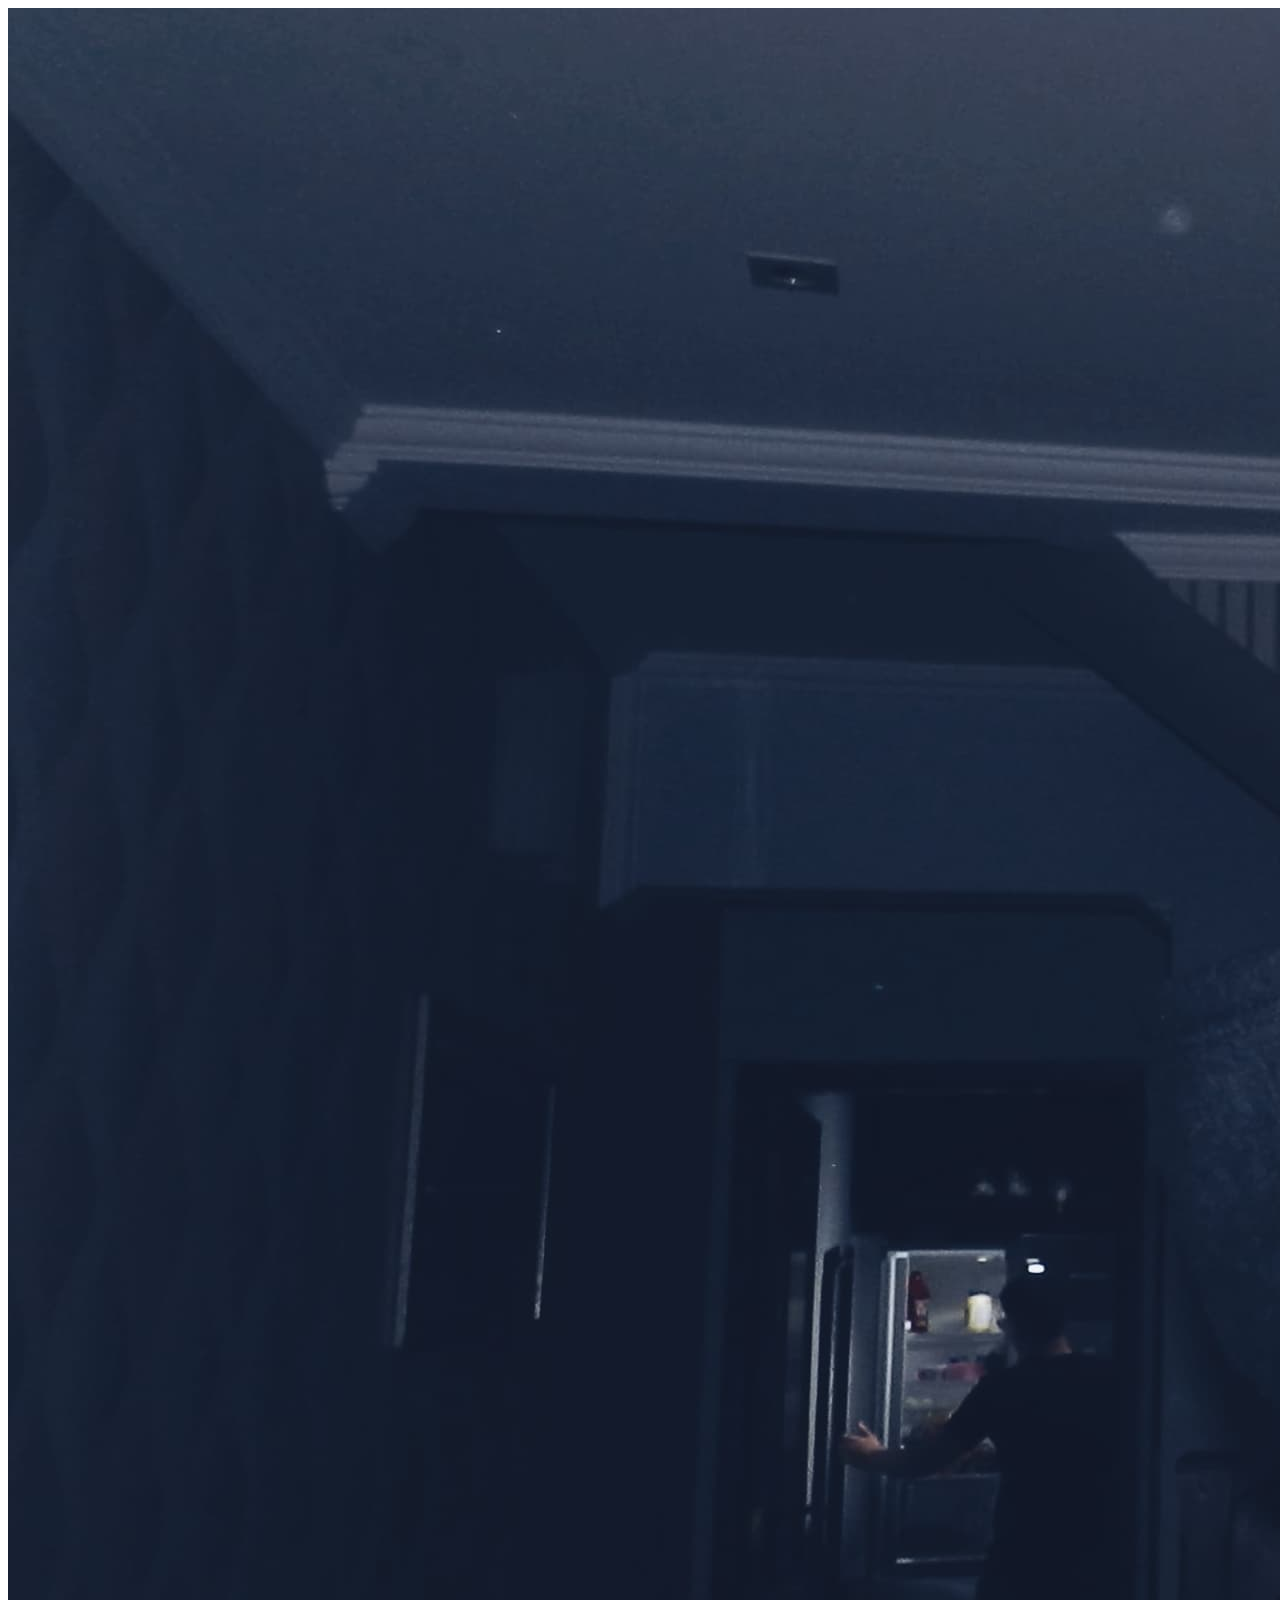
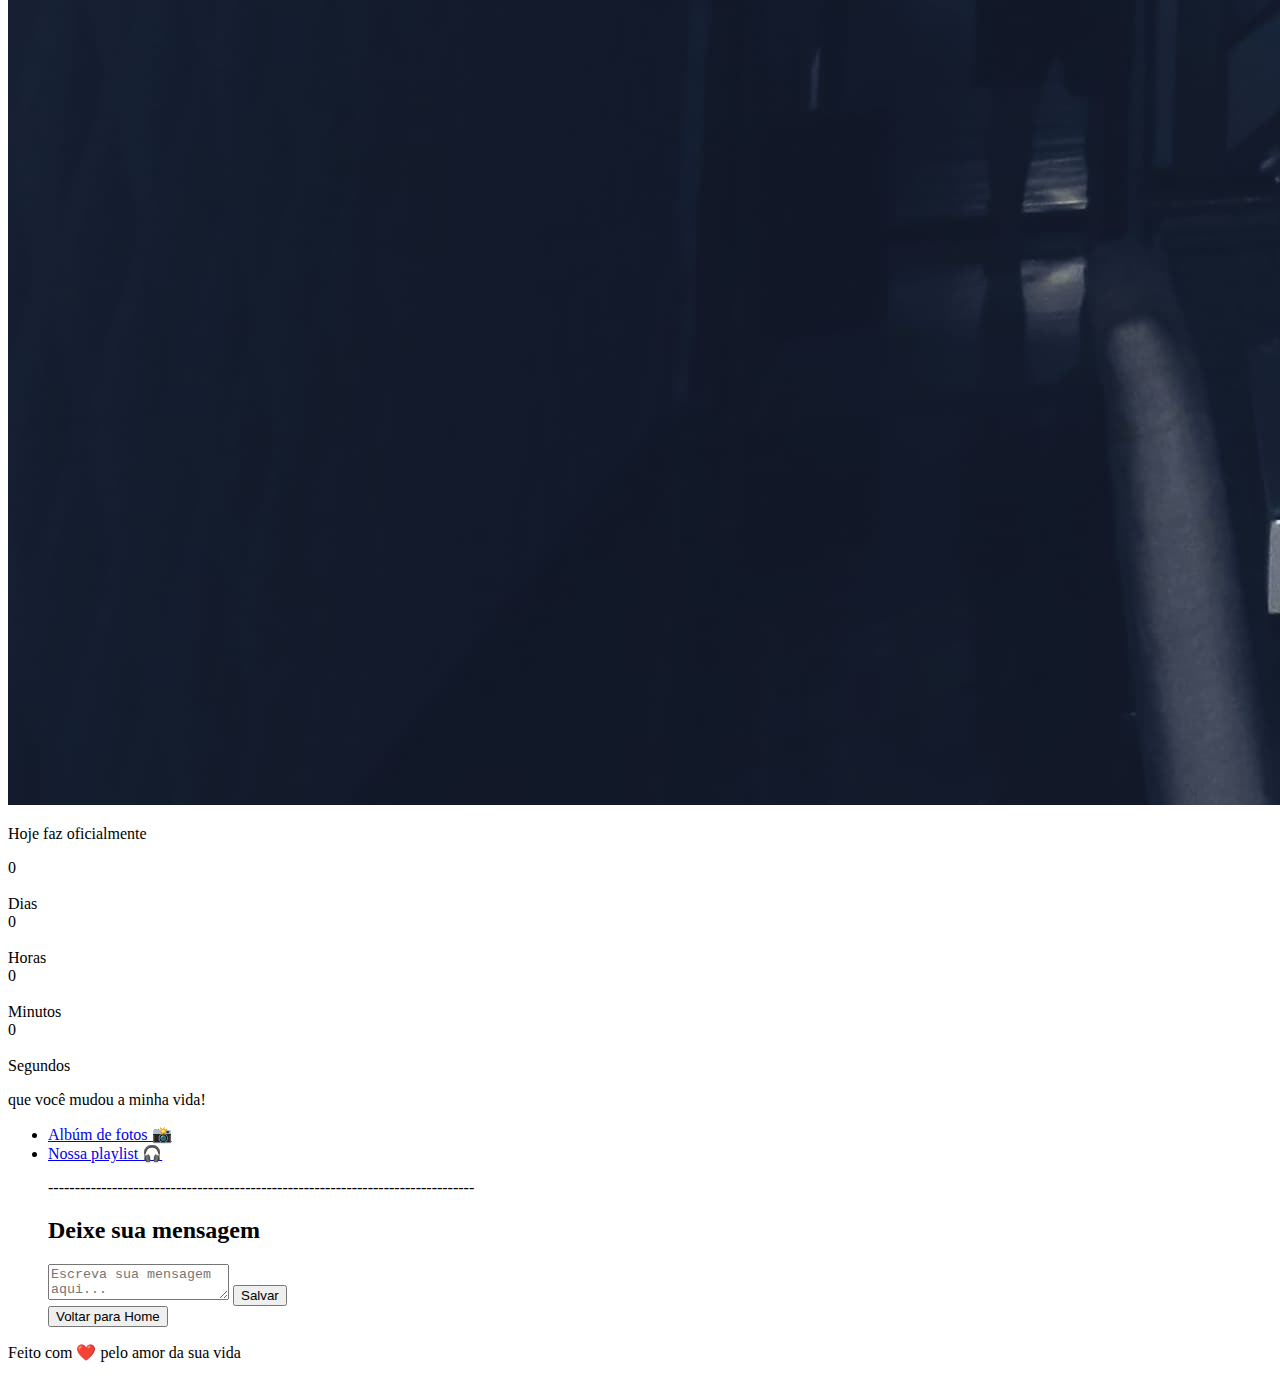
==== cronometro/cronometro.html @ 12a9e07f "teste 2" ====
<!DOCTYPE html>
<html lang="pt-br">
  <head>
    <meta charset="UTF-8" />
    <meta name="viewport" content="width=device-width, initial-scale=1.0" />
    <title>Cronômetro</title>
    <link rel="stylesheet" href="style.css" />

    <link rel="preconnect" href="https://fonts.googleapis.com" />
    <link rel="preconnect" href="https://fonts.gstatic.com" crossorigin />
    <link
      href="https://fonts.googleapis.com/css2?family=Bebas+Neue&family=DM+Serif+Text:ital@0;1&display=swap"
      rel="stylesheet"
    />
  </head>

  <script>
    function voltarParaHome() {
      window.location.href = "/home/index.html" // Rota relativa para a página inicial
    }
  </script>

<img class="Foto" src="/foto_fundo.jpg" alt=".">

  <body>
    <div class="fundocronometro">
      <div><p class="titulo">Hoje faz oficialmente</p></div>

      <main id="timer-container">
        <div class="time-block">
          <div class="numeros"><span class="time-value days">0</span></div>
          <br />
          <span class="time-label">Dias</span>
        </div>

        <div class="time-block">
          <div class="numeros"><span class="time-value hours">0</span></div>
          <br />
          <span class="time-label">Horas</span>
        </div>

        <div class="time-block">
          <div class="numeros"><span class="time-value minutes">0</span></div>
          <br />
          <span class="time-label">Minutos</span>
        </div>

        <div class="time-block">
          <div class="numeros"><span class="time-value seconds">0</span></div>
          <br />
          <span class="time-label">Segundos</span>
        </div>
      </main>

      <div><p class="titulo_dois">que você mudou a minha vida!</p></div>
    </div>

    <ul class="botoes">
      <li>
        <a href="#">Albúm de fotos 📸</a>
      </li>

      <li>
        <a href="#">Nossa playlist 🎧</a>
      </li>

  
      <div class="tracado">
        <p>--------------------------------------------------------------------------------</p>
      </div>

    
      <div class="container">
        <h2>Deixe sua mensagem</h2>
        <textarea id="mensagem" placeholder="Escreva sua mensagem aqui..."></textarea>
        <button class="botao" onclick="salvarMensagem()">Salvar</button>
    </div>
    
    <script src="script.js"></script>
    
    
      <button onclick="voltarParaHome()" class="botoes">
        Voltar para Home
      </button>
    </ul>


    <script src="script.js"></script>
  </body>





  <footer>
    <p>Feito com ❤️ pelo amor da sua vida</p>
  </footer>
</html>
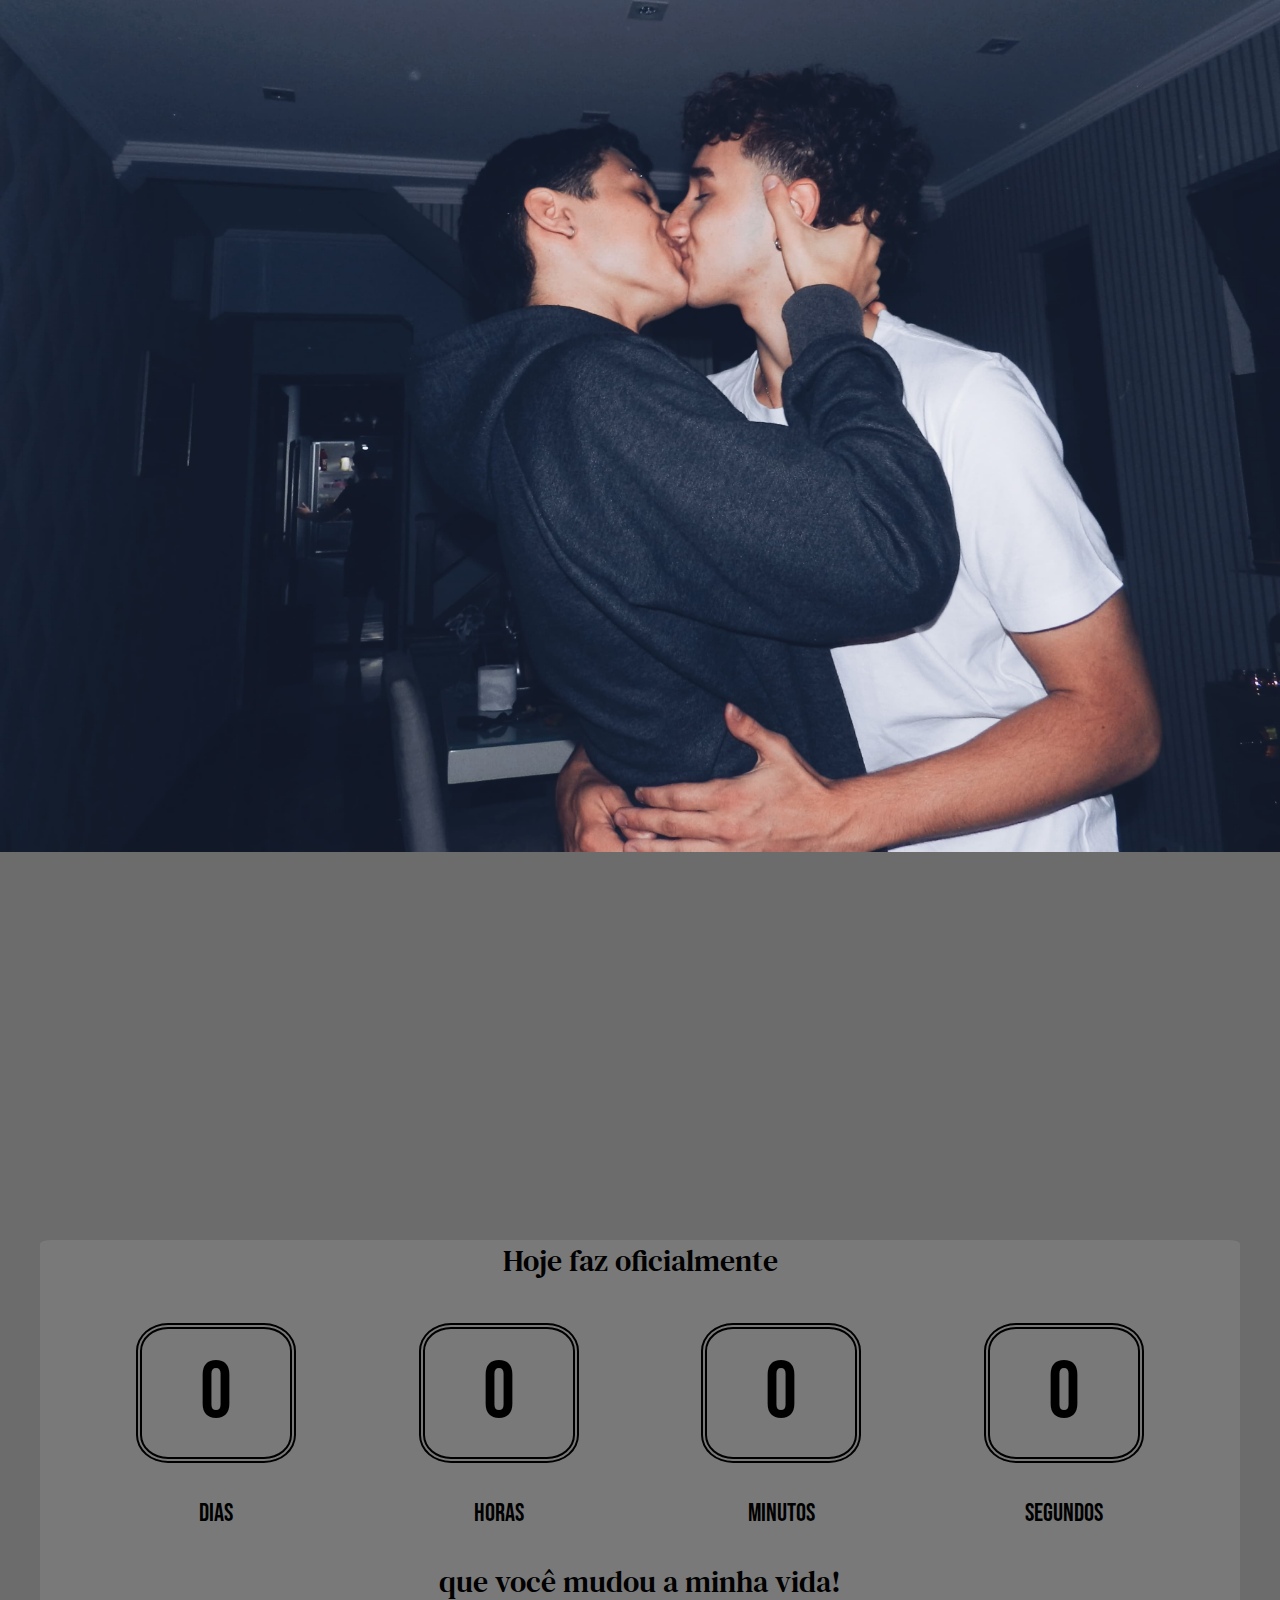
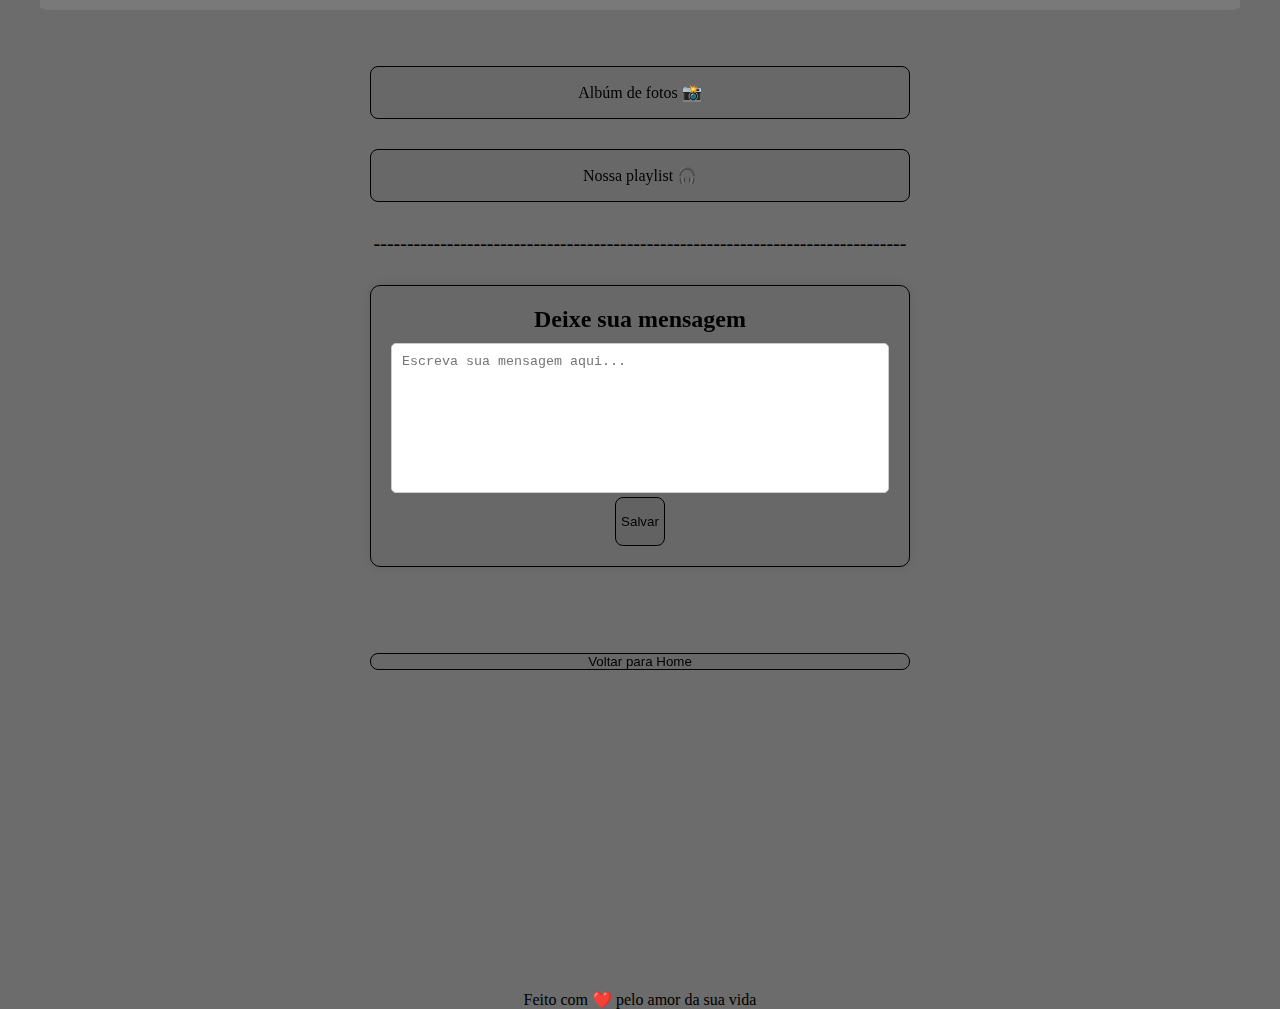
==== commit d38b3bb6: "teste 2" ====
--- a/cronometro/cronometro.html
+++ b/cronometro/cronometro.html
@@ -4,7 +4,7 @@
     <meta charset="UTF-8" />
     <meta name="viewport" content="width=device-width, initial-scale=1.0" />
     <title>Cronômetro</title>
-    <link rel="stylesheet" href="style.css" />
+    <link rel="stylesheet" href="Style.css" />
 
     <link rel="preconnect" href="https://fonts.googleapis.com" />
     <link rel="preconnect" href="https://fonts.gstatic.com" crossorigin />
--- a/cronometro/Style.css
+++ b/cronometro/Style.css
@@ -0,0 +1,286 @@
+* {
+  padding: 0;
+  margin: 0;
+  box-sizing: border-box;
+}
+
+
+body {
+  background-color: rgba(74, 74, 74, 0.812);
+
+}
+
+.Foto {
+align-items: start;
+max-width: 1380px;
+} 
+
+.fundocronometro {
+  background-color: rgba(255, 255, 255, 0.09);
+  max-width: 1200px; /* Limitar a largura do conteúdo */
+  margin: 0 auto; /* Centraliza o conteúdo */
+  border-radius: 1%;
+}
+
+.titulo,
+.titulo_dois {
+  font-size: 30px;
+  text-align: center;
+  margin-top: 24rem;
+
+  font-family: "DM Serif Text", serif;
+  font-weight: 400;
+  font-style: normal;
+}
+
+.titulo_dois {
+  padding-bottom: 0.5rem;
+  margin-top: 1rem;
+  margin-bottom: 3rem;
+}
+
+main {
+  display: flex;
+  flex-wrap: wrap;
+  justify-content: space-evenly;
+  align-items: center;
+  text-align: center;
+  padding-top: 1rem;
+  padding-bottom: 6px;
+
+  font-family: "Bebas Neue", serif;
+  font-weight: 400;
+  font-style: normal;
+}
+
+.time-block {
+  min-width: 150px;
+  margin: 10px;
+}
+
+.time-value {
+  display: flex;
+  font-size: 80px;
+  gap: 3rem;
+  justify-content: center;
+  align-items: center;
+}
+
+.numeros {
+  display: flex;
+  border: 6px black solid;
+  border-radius: 20%;
+  border-style: double;
+  padding: 1rem;
+  min-width: 10rem;
+  justify-content: center;
+  margin: 1rem;
+}
+
+.time-label {
+  font-size: 25px;
+}
+
+ul {
+  list-style: none;
+
+  display: flex;
+  flex-direction: column;
+  gap: 30px;
+
+  padding: 24px 0;
+}
+
+.botoes {
+  width: 100%;
+  max-width: 588px;
+  margin: 56px auto 0px;
+  padding: 0 24px;
+}
+
+ul li a {
+  display: flex;
+  align-items: center;
+  justify-content: center;
+
+  padding: 16px 24px;
+
+  background: rgb(01, 01, 01, 0.03);
+  border: 1px solid black;
+  border-radius: 8px;
+
+  backdrop-filter: blur(4px);
+  -webkit-backdrop-filter: blur(4px);
+
+  text-decoration: none;
+  font-weight: 500;
+  color: black;
+
+  transition: background 0.2s;
+}
+
+button {
+  display: flex;
+  align-items: center;
+  justify-content: center;
+
+  padding: 16px 24px;
+
+  background: rgb(01, 01, 01, 0.03);
+  border: 1px solid black;
+  border-radius: 8px;
+
+  backdrop-filter: blur(4px);
+  -webkit-backdrop-filter: blur(4px);
+
+  text-decoration: none;
+  font-weight: 500;
+  color: black;
+
+  transition: background 0.2s;
+
+  width: 100%;
+  max-width: 20px;
+  margin: 0px auto 0px;
+
+  list-style: none;
+
+  flex-direction: column;
+}
+
+ul li a:hover {
+  background: rgb(01, 01, 01, 0.8);
+  border: 1px solid var(--text-color);
+
+  color: white;
+}
+
+button:hover {
+  background: rgb(01, 01, 01, 0.8);
+  border: 1px solid var(--text-color);
+
+  color: white;
+}
+
+
+.container {
+  background: rgb(01, 01, 01, 0.03);
+  border: 1px solid black;
+  border-radius: 8px;
+
+  backdrop-filter: blur(4px);
+  -webkit-backdrop-filter: blur(4px);  padding: 20px;
+  border-radius: 10px;
+  box-shadow: 0px 0px 10px rgba(0, 0, 0, 0.1);
+  width: 100%;
+  text-align: center;
+}
+
+.container h2 {
+  margin-bottom: 10px;
+}
+
+textarea {
+  width: 100%;
+  height: 150px;
+  padding: 10px;
+  color:rgba(255, 255, 255, 0.2);
+  border: 1px solid #ccc;
+  border-radius: 5px;
+  resize: none;
+  color: black; /* Adiciona a cor preta ao texto */
+}
+
+
+.tracado{
+  text-align: center;
+  font-size: 20px;
+}
+
+
+footer {
+  display: block;
+  text-align: center;
+  padding-top: 20rem;
+}
+
+/* Média Queries para Responsividade */
+
+/* Telas pequenas (celulares) */
+@media only screen and (max-width: 768px) {
+  .Foto {
+    background-image: url("/foto_fundo_dois.jpg");
+    background-size: cover; /* Garante que a imagem cubra toda a tela */
+    background-position: center;
+    background-repeat: no-repeat;
+    margin: 0;
+    padding: 0;
+    background-attachment: fixed; /* Torna a imagem fixa ao rolar a página */
+  }
+
+  .titulo {
+    font-size: 24px;
+    margin-top: 14rem;
+  }
+
+  .titulo_dois {
+    font-size: 20px;
+    margin-top: 1rem;
+  }
+
+  main {
+    flex-direction: column;
+    align-items: center;
+    justify-content: center;
+    padding-top: 2rem;
+    font-size: 18px;
+  }
+
+  .tracado {
+    font-size: 60px;
+  }
+  
+  .time-block {
+    display: inline;
+  }
+
+  .time-value {
+    font-size: 60px;
+  }
+
+  .time-label {
+    font-size: 20px;
+  }
+
+  footer {
+    padding-top: 5rem;
+    font-size: 18px;
+  }
+}
+
+
+/* Telas médias (tablets) */
+@media only screen and (max-width: 1024px) {
+  body {
+    background-image: url("foto_fundo_dois.jpg");
+    background-size: cover;
+    background-position: center;
+    background-repeat: no-repeat;
+    margin: 0;
+    padding: 0;
+  }
+
+  .titulo {
+    font-size: 28px;
+    margin-top: 18rem;
+  }
+
+  .titulo_dois {
+    font-size: 24px;
+  }
+
+  .time-value {
+    font-size: 70px;
+  }
+}
+
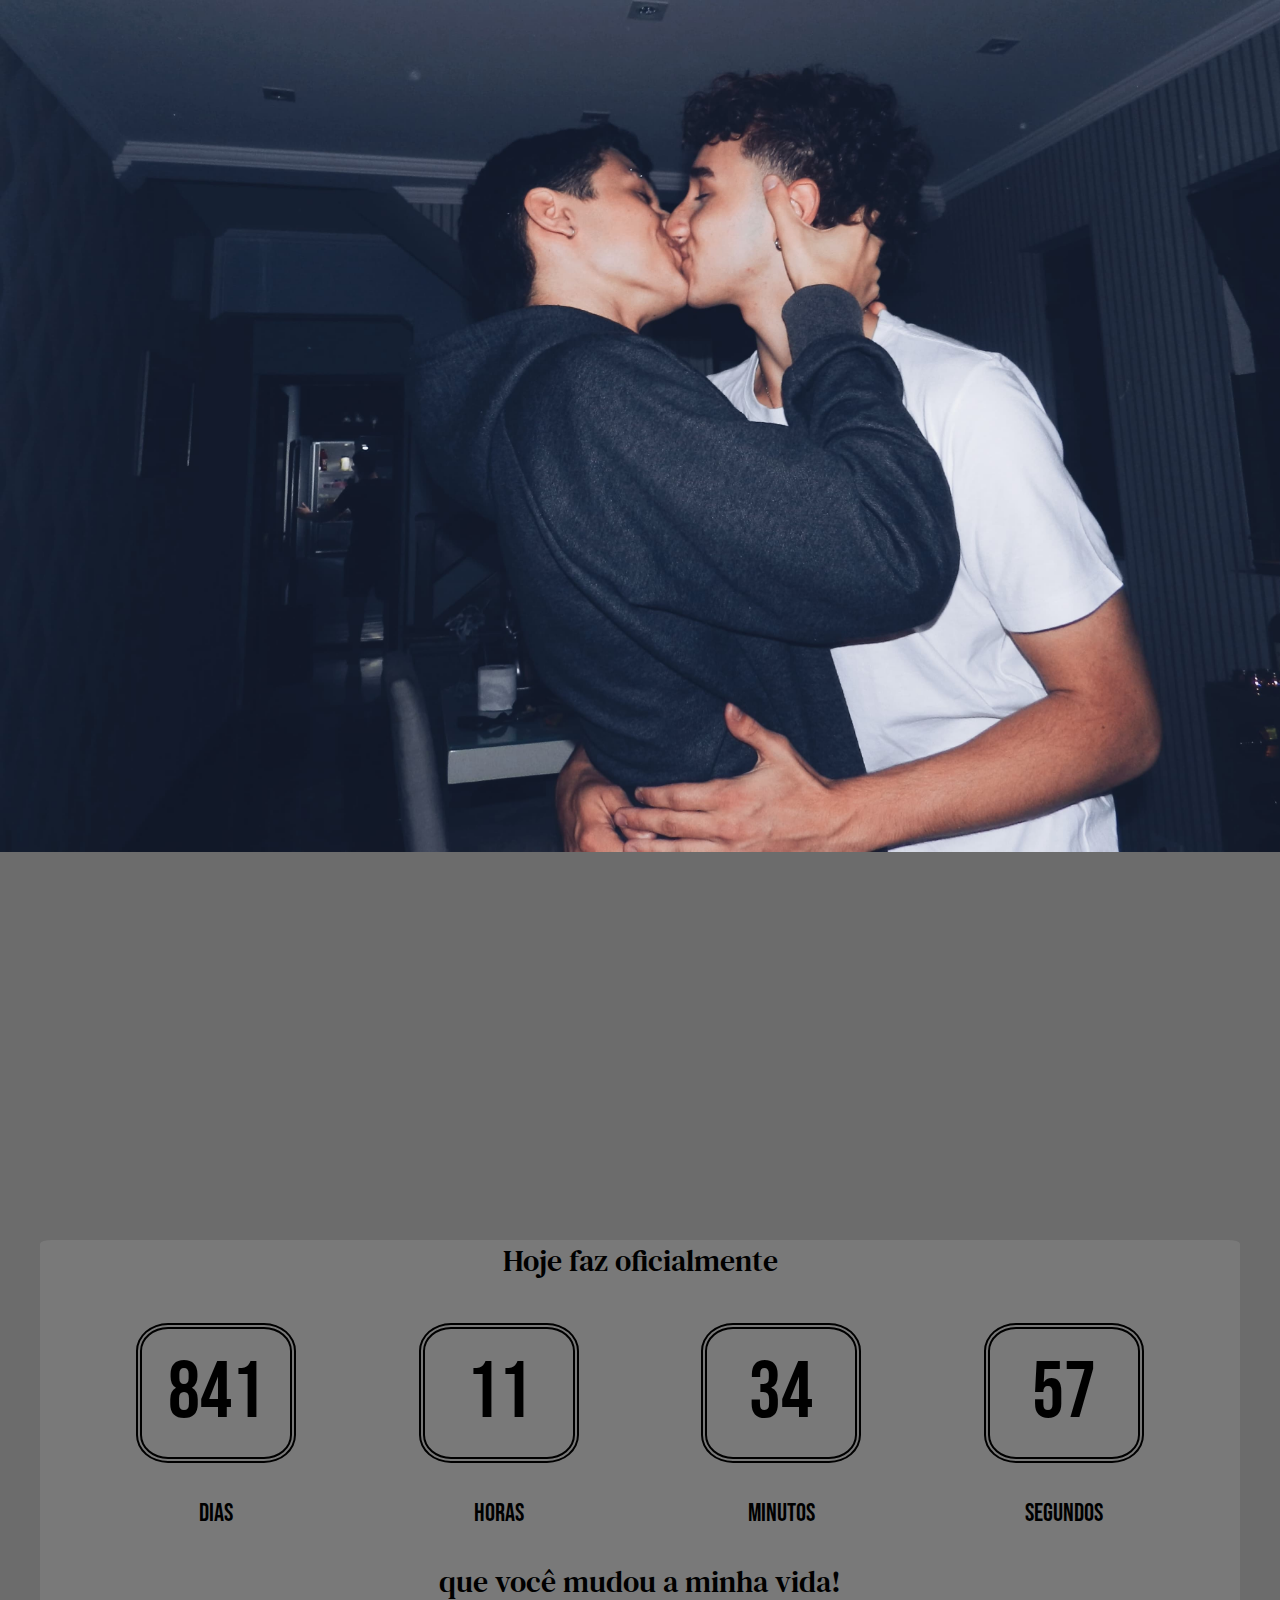
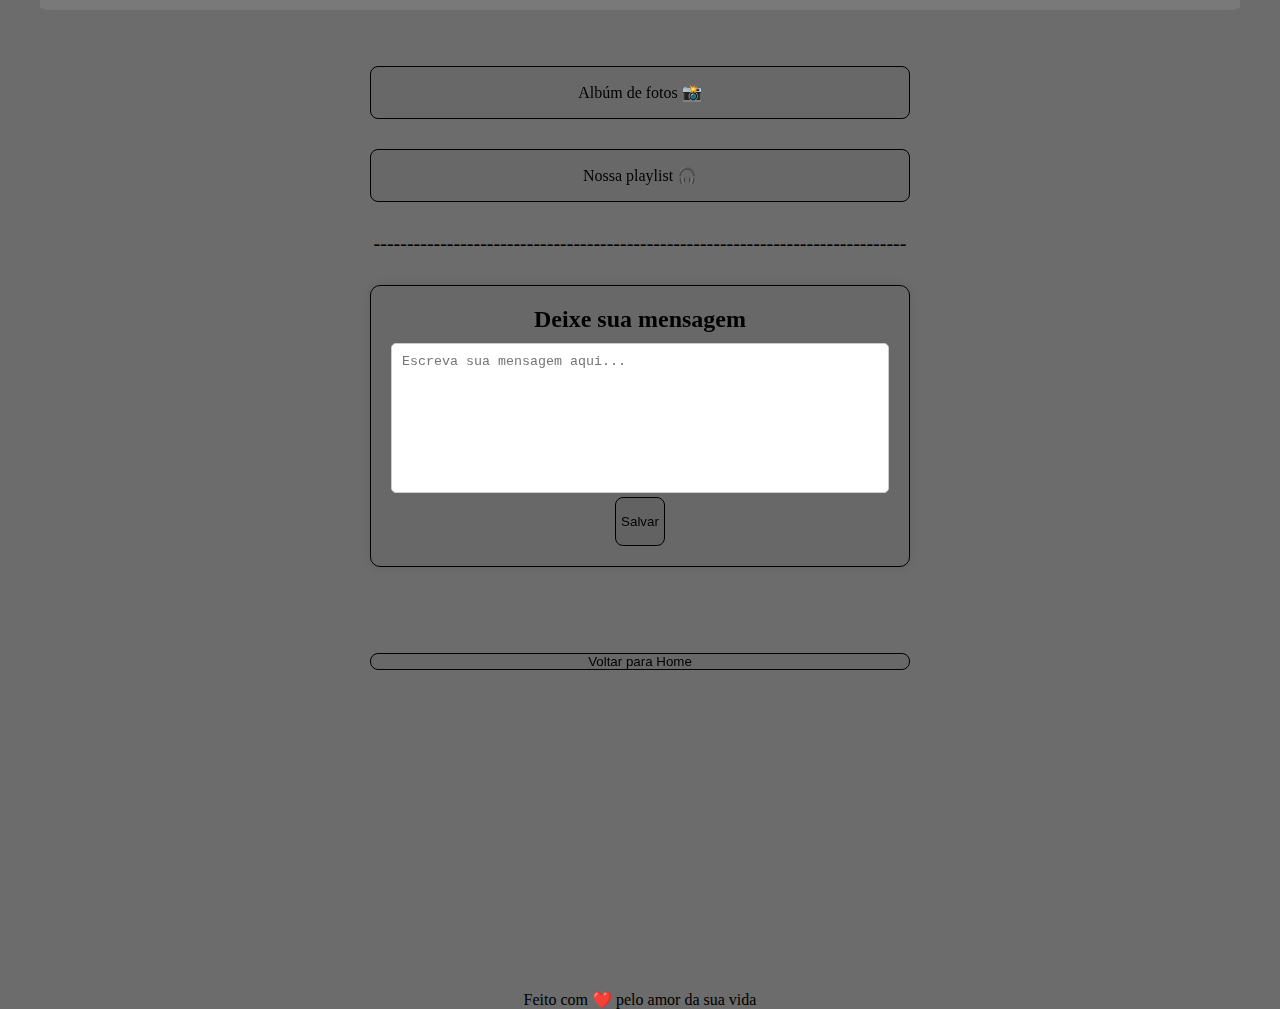
==== commit 94a7223e: "teste 2" ====
--- a/cronometro/cronometro.html
+++ b/cronometro/cronometro.html
@@ -76,7 +76,7 @@
         <button class="botao" onclick="salvarMensagem()">Salvar</button>
     </div>
     
-    <script src="script.js"></script>
+    <script src="Script.js"></script>
     
     
       <button onclick="voltarParaHome()" class="botoes">
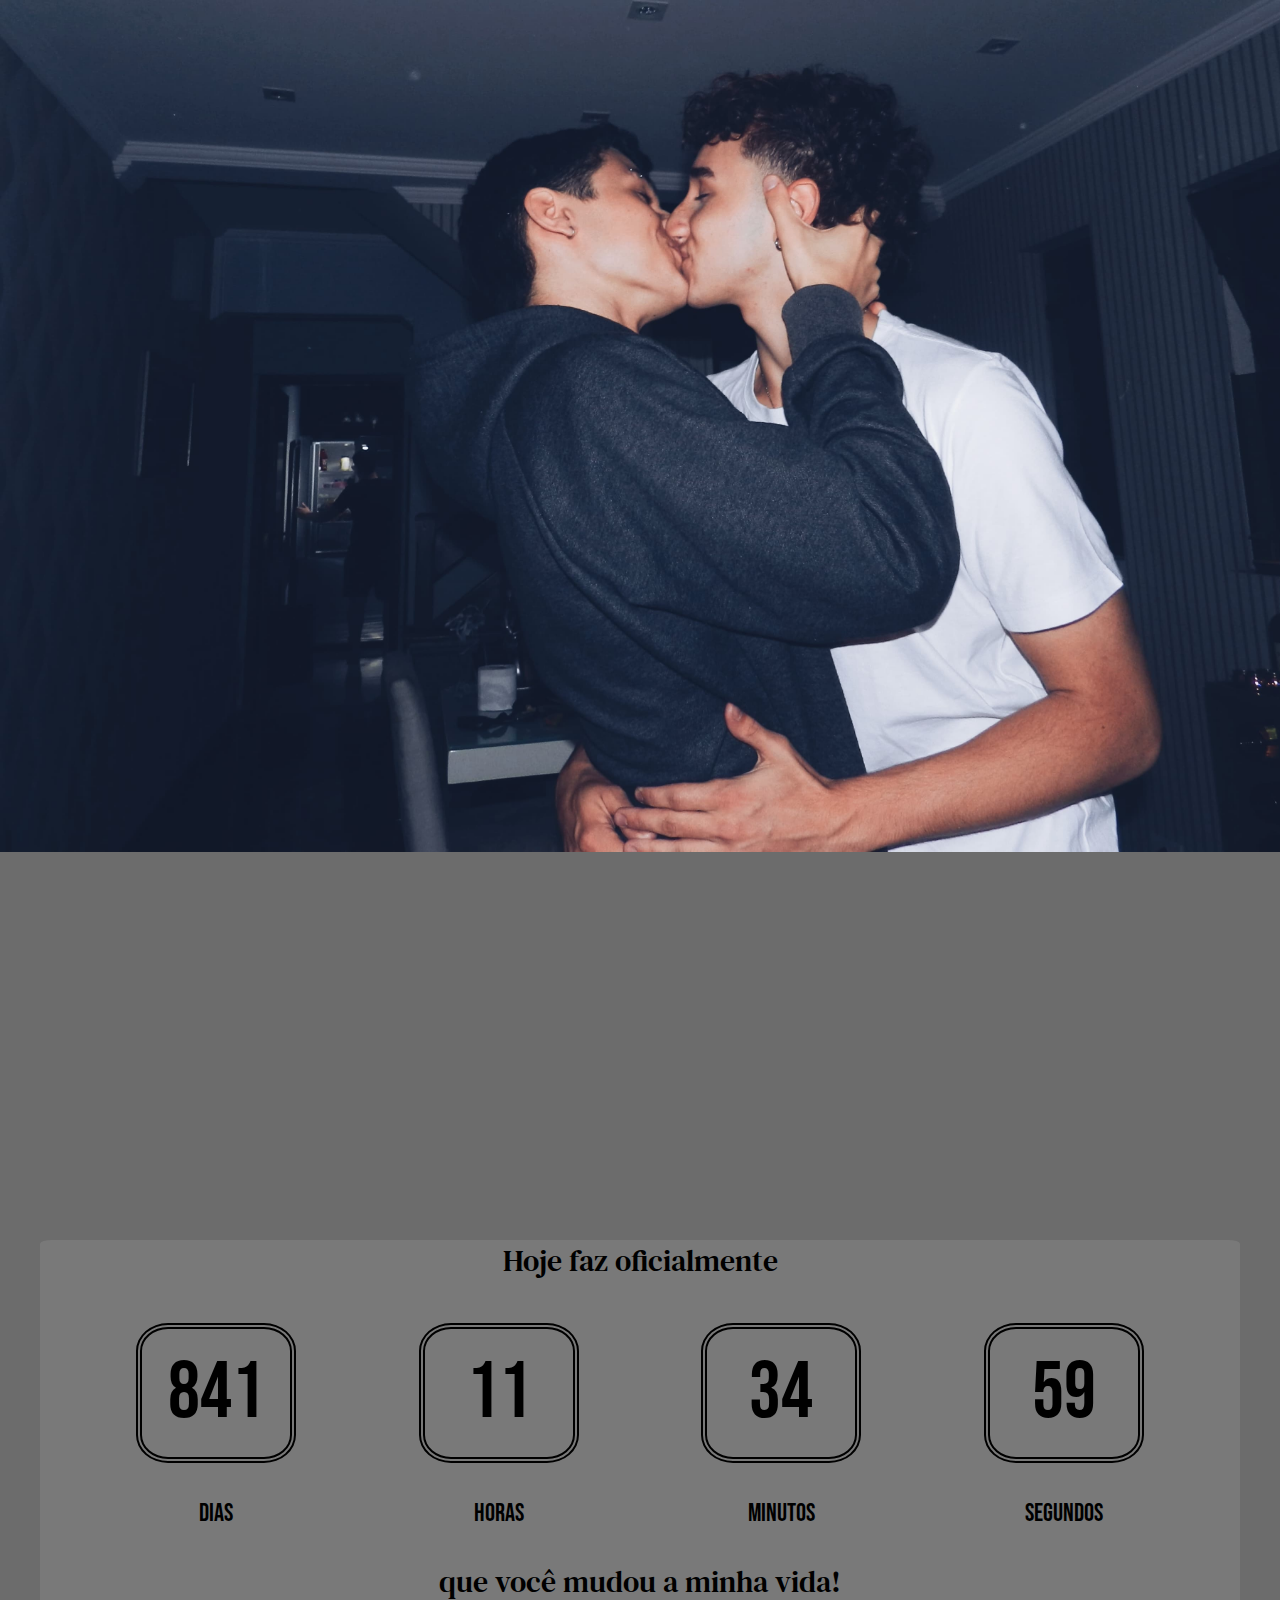
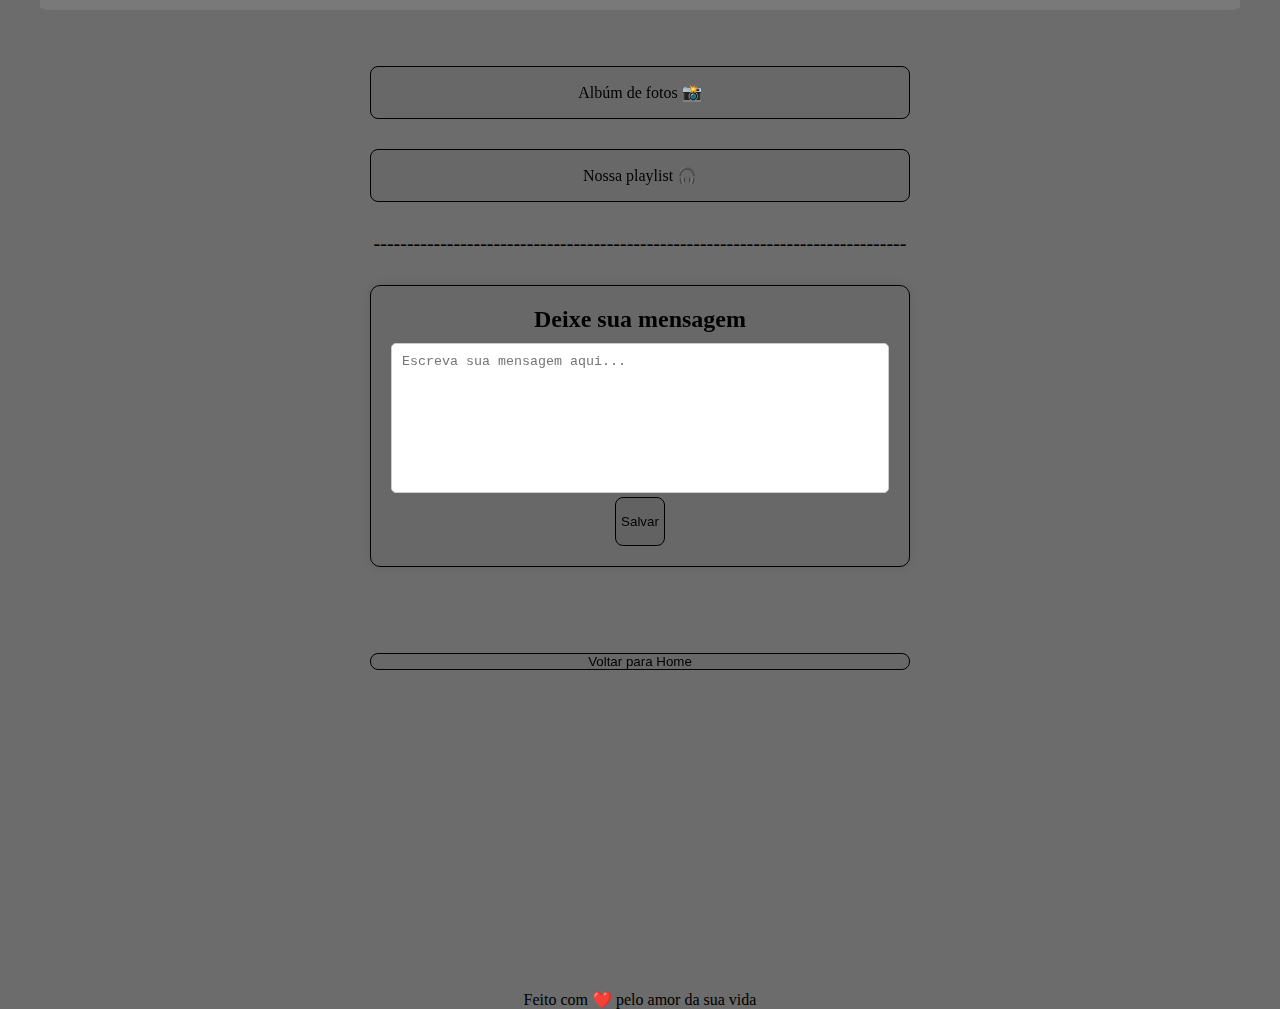
==== commit 16db1c38: "teste 2" ====
--- a/cronometro/cronometro.html
+++ b/cronometro/cronometro.html
@@ -61,7 +61,7 @@
       </li>
 
       <li>
-        <a href="#">Nossa playlist 🎧</a>
+        <a href="https://open.spotify.com/playlist/4JRIsqeU8B1xodbjyojgOK?si=JE-QwnCwS9iSLnit-EoLHw">Nossa playlist 🎧</a>
       </li>
 
   
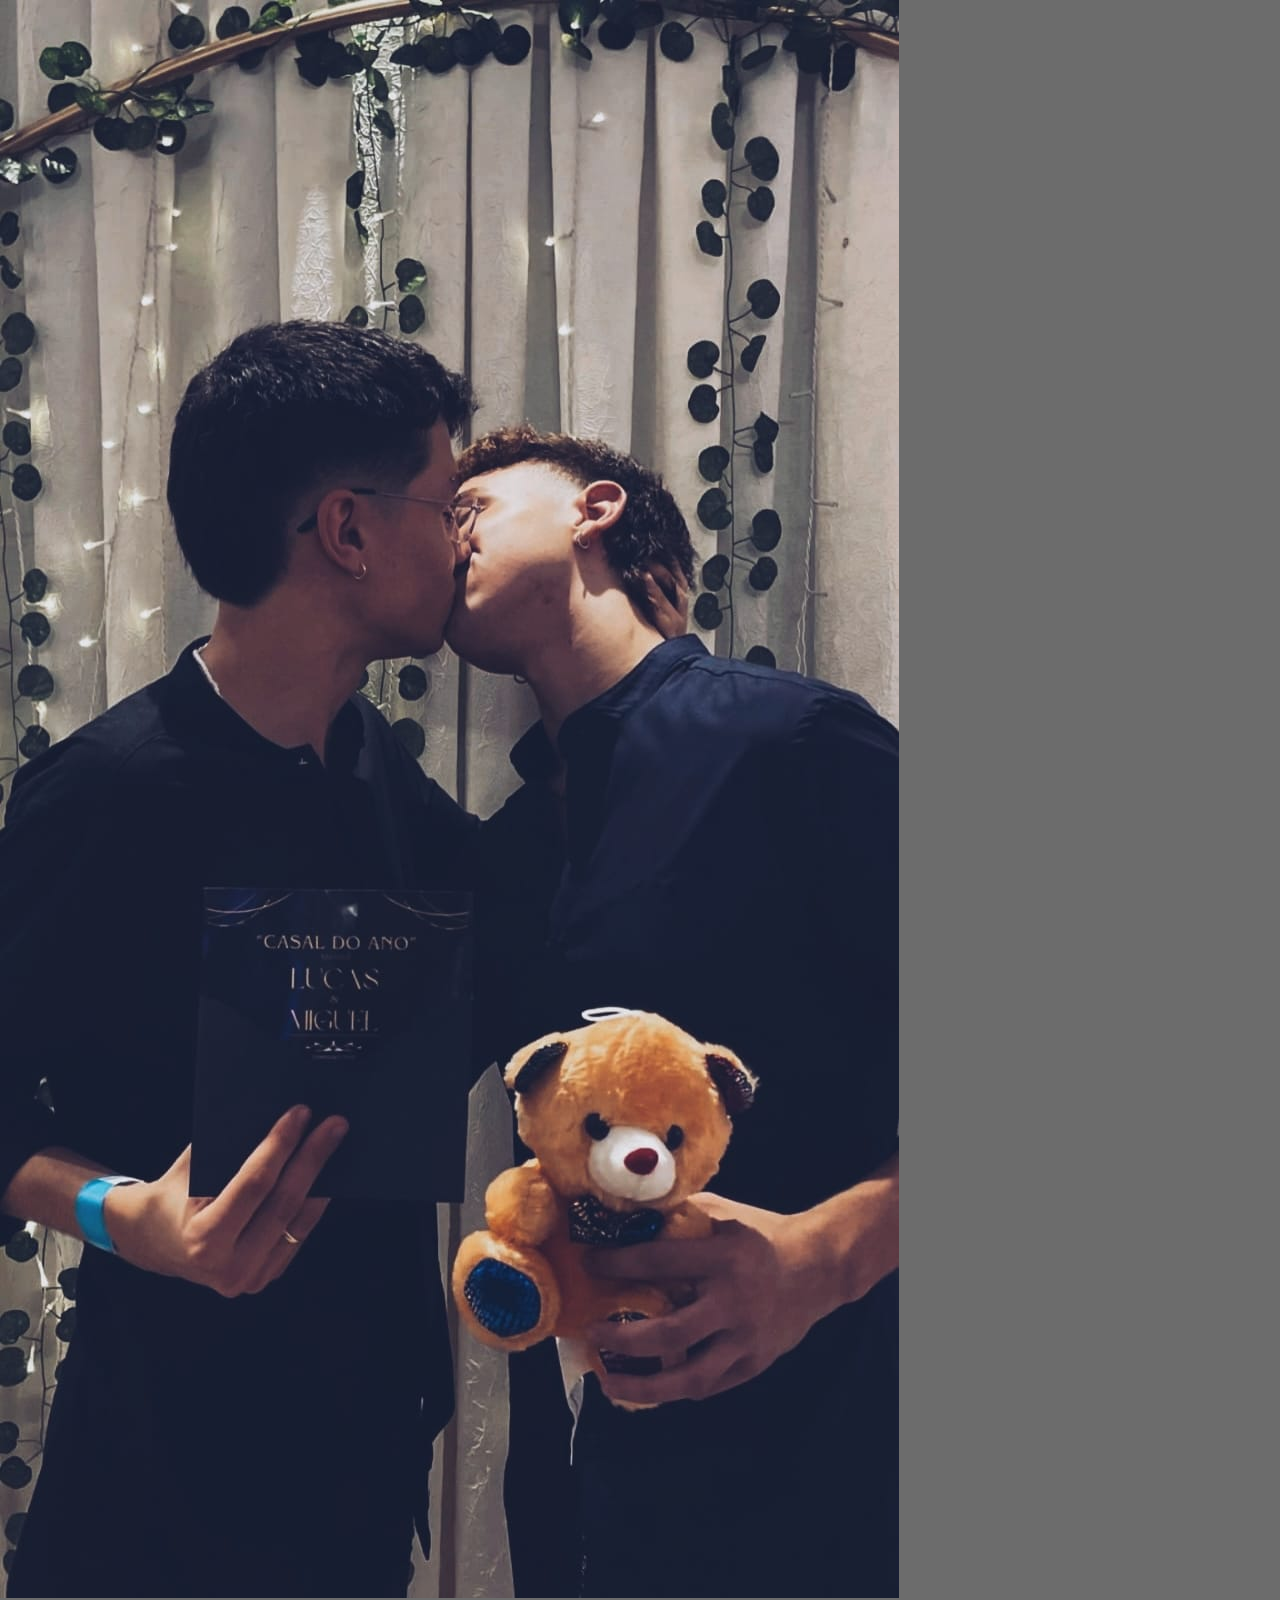
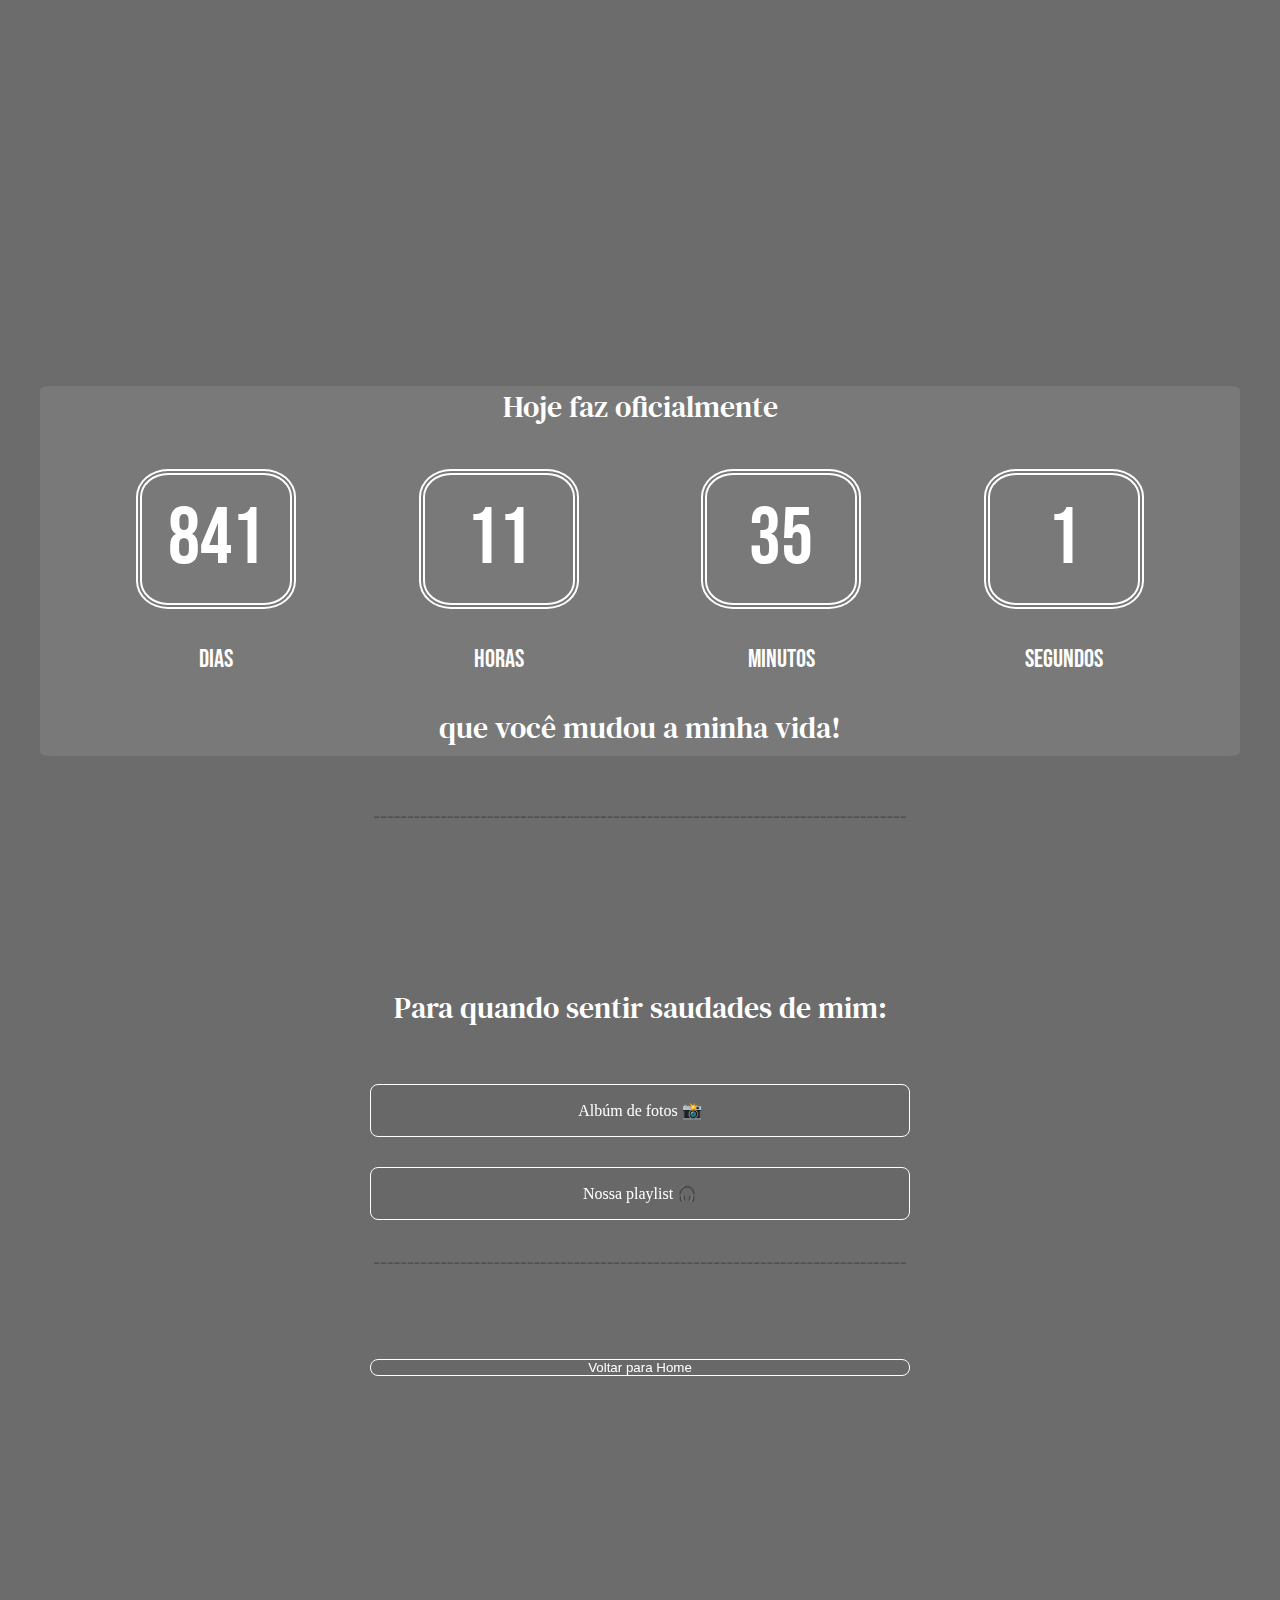
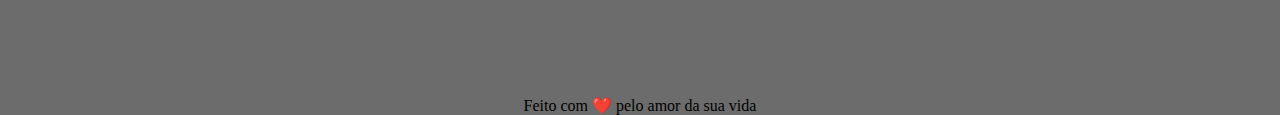
==== commit 7e07e82b: "teste 2" ====
--- a/cronometro/cronometro.html
+++ b/cronometro/cronometro.html
@@ -20,7 +20,7 @@
     }
   </script>
 
-<img class="Foto" src="/foto_fundo.jpg" alt=".">
+<img class="Foto" src="/foto_fundo_dois.jpg" alt=".">
 
   <body>
     <div class="fundocronometro">
@@ -55,6 +55,12 @@
       <div><p class="titulo_dois">que você mudou a minha vida!</p></div>
     </div>
 
+<div class="tracado">
+  <p>--------------------------------------------------------------------------------</p>
+</div>
+
+<h2 class="Para_quando">Para quando sentir saudades de mim:</h2>
+
     <ul class="botoes">
       <li>
         <a href="#">Albúm de fotos 📸</a>
@@ -70,11 +76,11 @@
       </div>
 
     
-      <div class="container">
+      <!-- <div class="container">
         <h2>Deixe sua mensagem</h2>
         <textarea id="mensagem" placeholder="Escreva sua mensagem aqui..."></textarea>
         <button class="botao" onclick="salvarMensagem()">Salvar</button>
-    </div>
+    </div> -->
     
     <script src="Script.js"></script>
     
--- a/cronometro/Style.css
+++ b/cronometro/Style.css
@@ -31,6 +31,7 @@
   font-family: "DM Serif Text", serif;
   font-weight: 400;
   font-style: normal;
+  color: white;
 }
 
 .titulo_dois {
@@ -68,17 +69,19 @@
 
 .numeros {
   display: flex;
-  border: 6px black solid;
+  border: 6px white solid;
   border-radius: 20%;
   border-style: double;
   padding: 1rem;
   min-width: 10rem;
   justify-content: center;
   margin: 1rem;
+  color: white;
 }
 
 .time-label {
   font-size: 25px;
+  color: white;
 }
 
 ul {
@@ -89,6 +92,17 @@
   gap: 30px;
 
   padding: 24px 0;
+}
+
+.Para_quando {
+  font-size: 30px;
+  text-align: center;
+  margin-top: 10rem;
+
+  font-family: "DM Serif Text", serif;
+  font-weight: 400;
+  font-style: normal;
+  color: white;
 }
 
 .botoes {
@@ -106,7 +120,7 @@
   padding: 16px 24px;
 
   background: rgb(01, 01, 01, 0.03);
-  border: 1px solid black;
+  border: 1px solid white;
   border-radius: 8px;
 
   backdrop-filter: blur(4px);
@@ -114,7 +128,7 @@
 
   text-decoration: none;
   font-weight: 500;
-  color: black;
+  color:white;
 
   transition: background 0.2s;
 }
@@ -127,7 +141,7 @@
   padding: 16px 24px;
 
   background: rgb(01, 01, 01, 0.03);
-  border: 1px solid black;
+  border: 1px solid white;
   border-radius: 8px;
 
   backdrop-filter: blur(4px);
@@ -135,7 +149,7 @@
 
   text-decoration: none;
   font-weight: 500;
-  color: black;
+  color: white;
 
   transition: background 0.2s;
 
@@ -180,21 +194,11 @@
   margin-bottom: 10px;
 }
 
-textarea {
-  width: 100%;
-  height: 150px;
-  padding: 10px;
-  color:rgba(255, 255, 255, 0.2);
-  border: 1px solid #ccc;
-  border-radius: 5px;
-  resize: none;
-  color: black; /* Adiciona a cor preta ao texto */
-}
-
 
 .tracado{
   text-align: center;
   font-size: 20px;
+  color: rgba(74, 74, 74, 0.812);
 }
 
 
@@ -210,51 +214,20 @@
 @media only screen and (max-width: 768px) {
   .Foto {
     background-image: url("/foto_fundo_dois.jpg");
-    background-size: cover; /* Garante que a imagem cubra toda a tela */
+    background-size: cover;
     background-position: center;
     background-repeat: no-repeat;
-    margin: 0;
-    padding: 0;
-    background-attachment: fixed; /* Torna a imagem fixa ao rolar a página */
-  }
-
-  .titulo {
-    font-size: 24px;
-    margin-top: 14rem;
-  }
-
-  .titulo_dois {
-    font-size: 20px;
-    margin-top: 1rem;
-  }
-
-  main {
-    flex-direction: column;
-    align-items: center;
-    justify-content: center;
-    padding-top: 2rem;
-    font-size: 18px;
-  }
-
-  .tracado {
-    font-size: 60px;
-  }
-  
-  .time-block {
-    display: inline;
-  }
-
-  .time-value {
-    font-size: 60px;
-  }
-
-  .time-label {
-    font-size: 20px;
-  }
-
-  footer {
-    padding-top: 5rem;
-    font-size: 18px;
+    height: 100vh; /* Define a altura como 100% da viewport */
+    width: 100vw; /* Garante que cubra toda a largura */
+    position: fixed; /* Mantém a imagem fixa */
+    top: 0;
+    left: 0;
+    z-index: -1; /* Envia a imagem para trás do conteúdo */
+  }
+
+  body {
+    position: relative;
+    overflow-x: hidden;
   }
 }
 
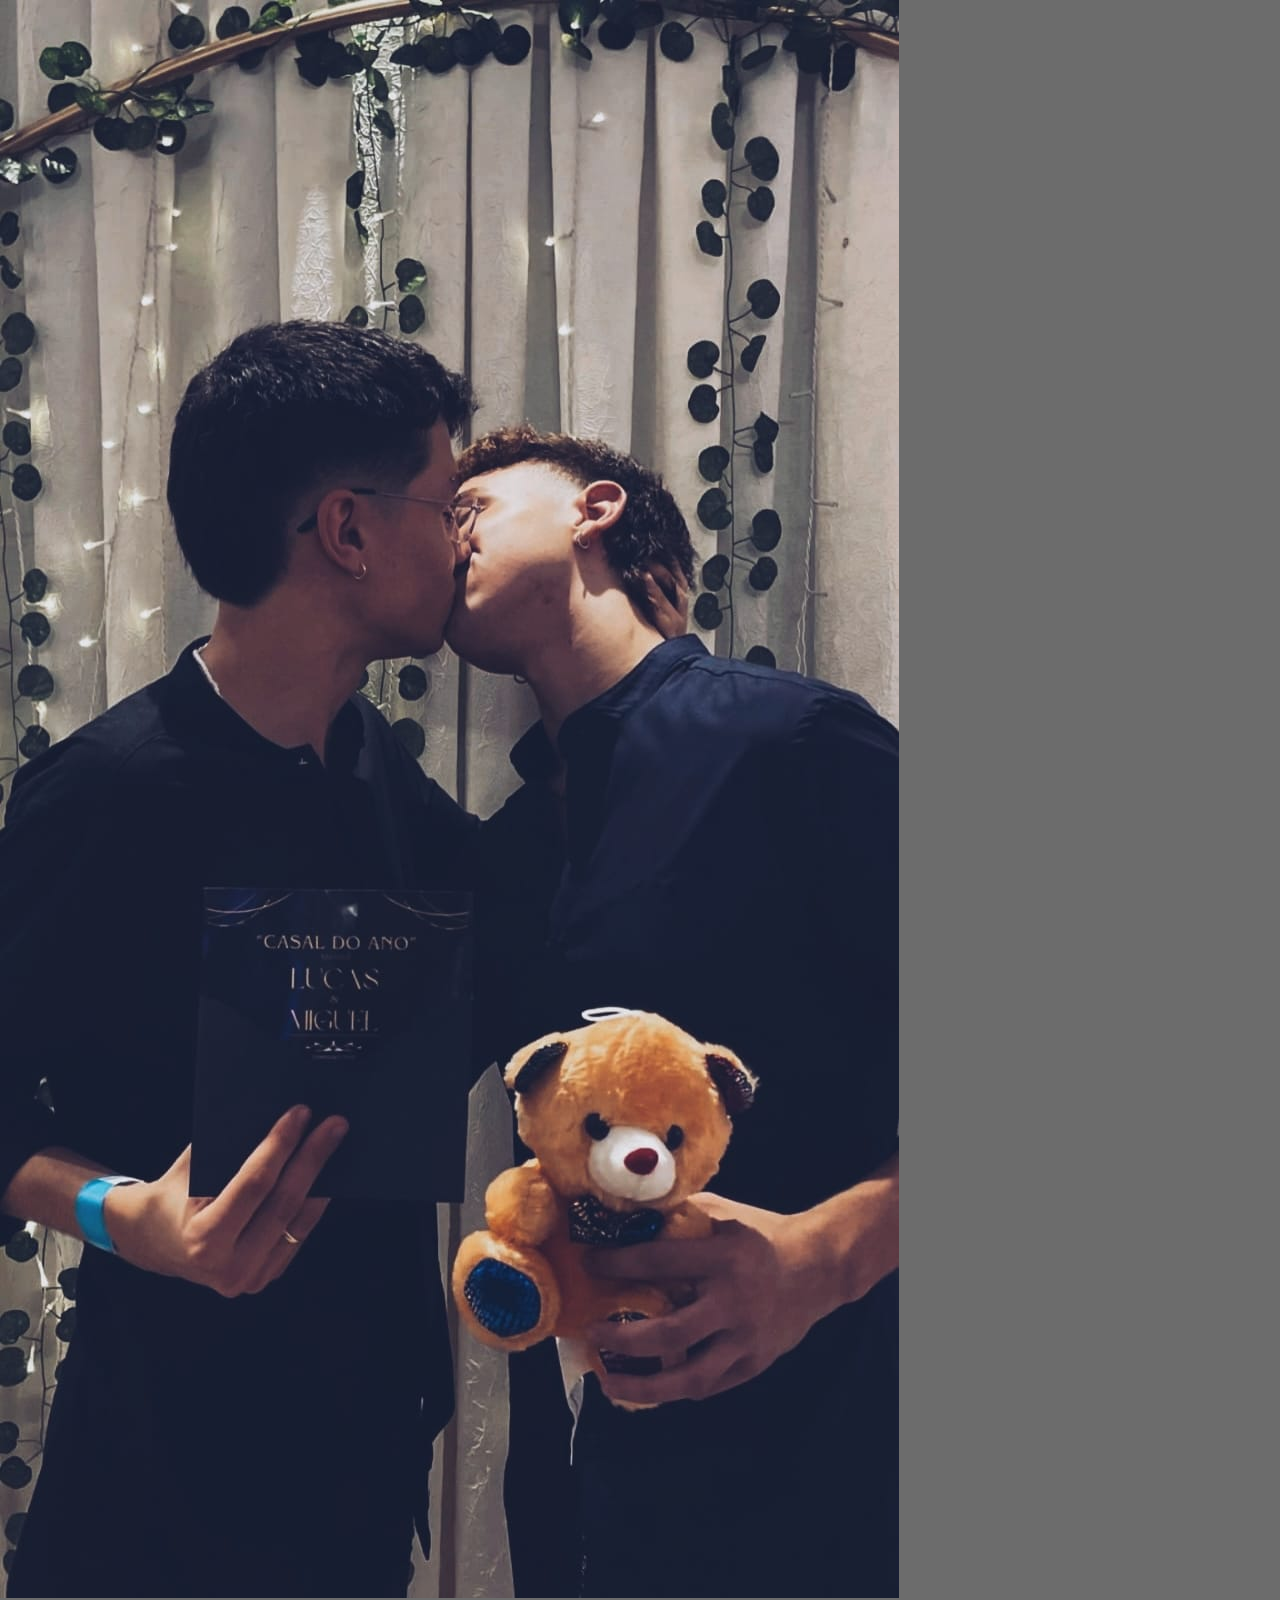
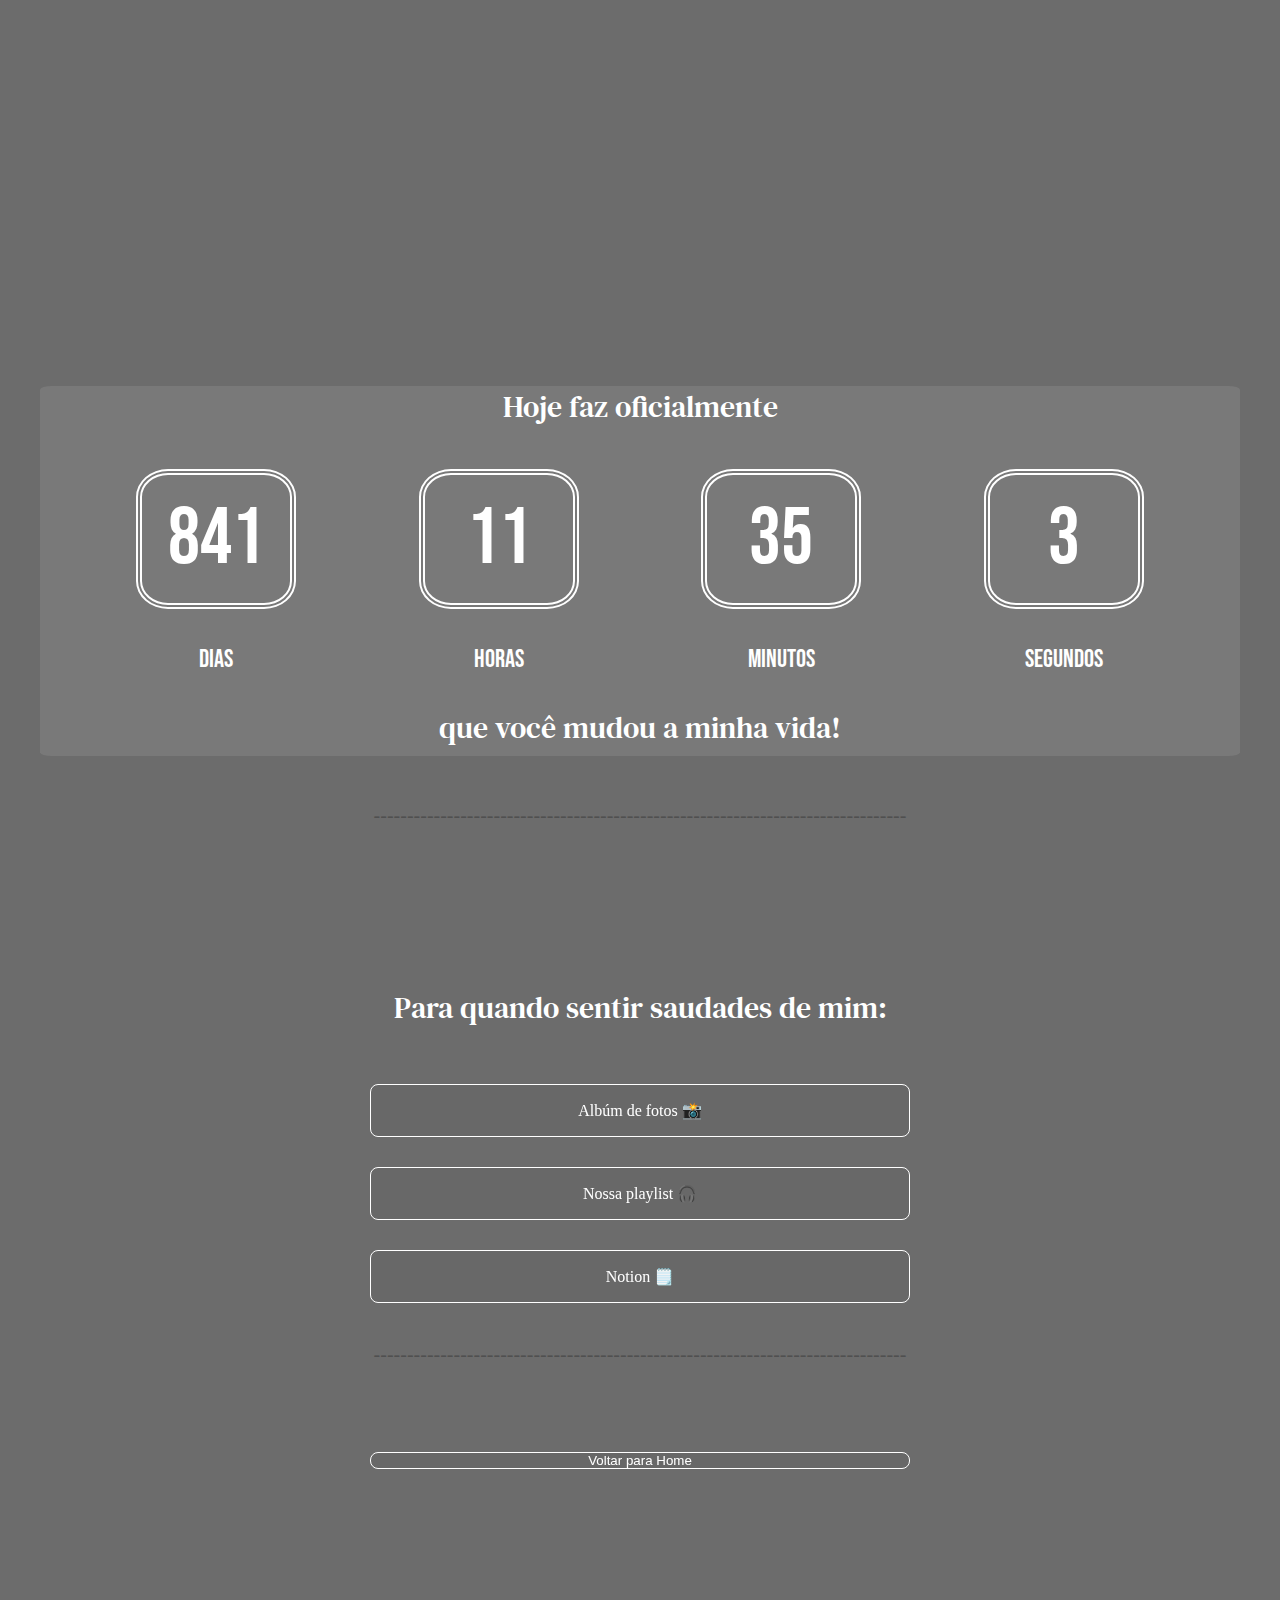
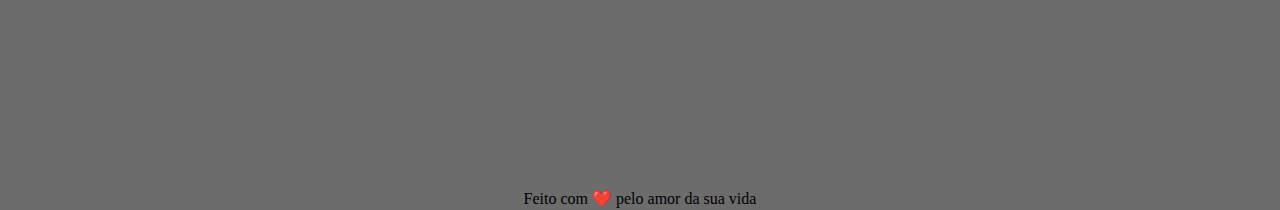
==== commit a3e249ab: "teste 2" ====
--- a/cronometro/cronometro.html
+++ b/cronometro/cronometro.html
@@ -70,6 +70,10 @@
         <a href="https://open.spotify.com/playlist/4JRIsqeU8B1xodbjyojgOK?si=JE-QwnCwS9iSLnit-EoLHw">Nossa playlist 🎧</a>
       </li>
 
+      <li>
+        <a href="https://www.notion.so/N-s-1c5ead0f0a72814abc95c5bb75532d4e?pvs=4">Notion 🗒️</a>
+      </li>
+
   
       <div class="tracado">
         <p>--------------------------------------------------------------------------------</p>
--- a/cronometro/Style.css
+++ b/cronometro/Style.css
@@ -199,6 +199,7 @@
   text-align: center;
   font-size: 20px;
   color: rgba(74, 74, 74, 0.812);
+  margin-top: 10px;
 }
 
 
@@ -206,6 +207,7 @@
   display: block;
   text-align: center;
   padding-top: 20rem;
+  margin-bottom: 2px;
 }
 
 /* Média Queries para Responsividade */
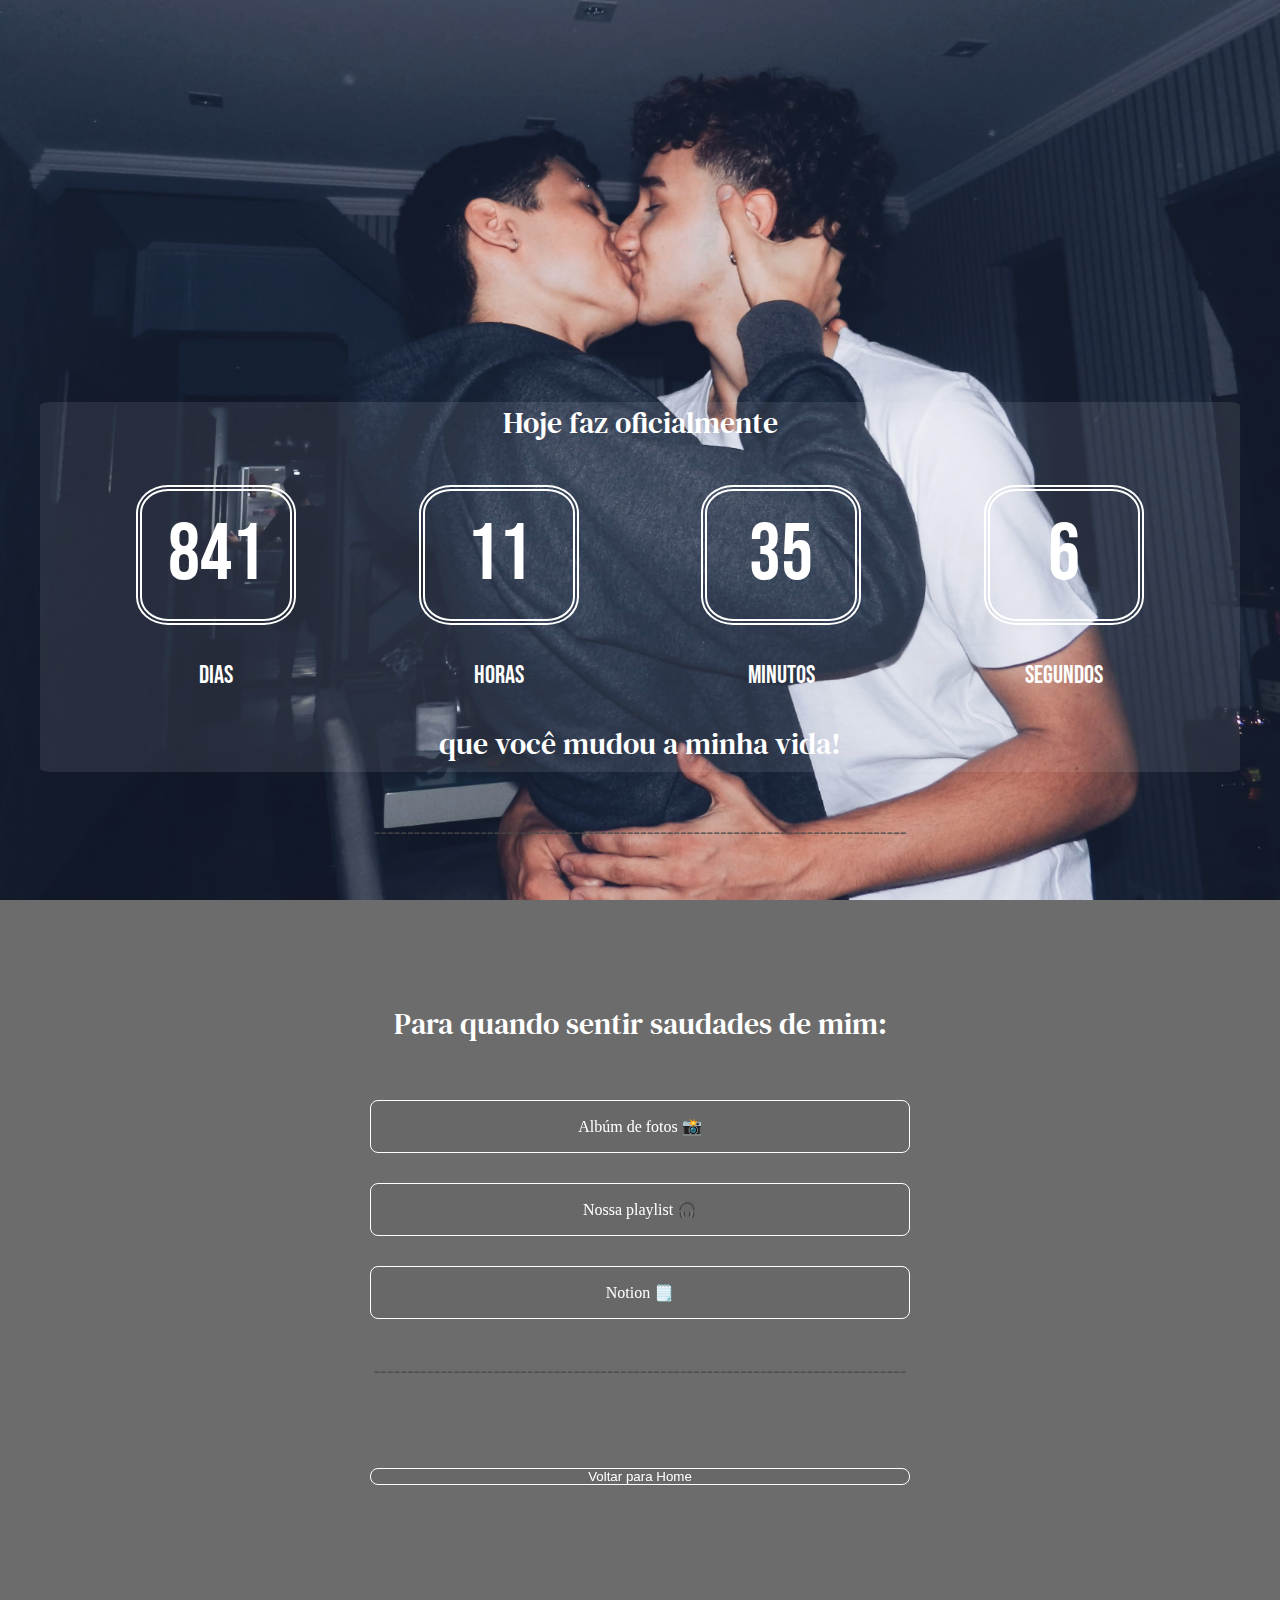
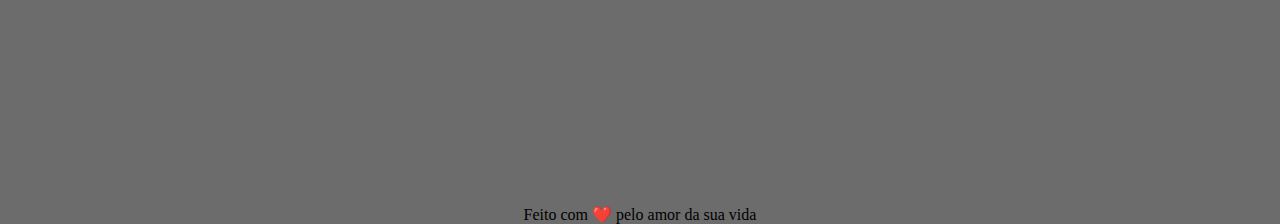
==== commit 4fee4a47: "teste dois" ====
--- a/cronometro/cronometro.html
+++ b/cronometro/cronometro.html
@@ -71,7 +71,7 @@
       </li>
 
       <li>
-        <a href="https://www.notion.so/N-s-1c5ead0f0a72814abc95c5bb75532d4e?pvs=4">Notion 🗒️</a>
+        <a href="https://www.notion.so/invite/77fff9c1baed505c75d297e10584629f7d883bc9">Notion 🗒️</a>
       </li>
 
   
--- a/cronometro/Style.css
+++ b/cronometro/Style.css
@@ -6,13 +6,19 @@
 
 
 body {
-  background-color: rgba(74, 74, 74, 0.812);
-
+  background-color: rgba(74, 74, 74, 0.812); /* Cor de fundo padrão */
+  background-image: url("/foto_fundo.jpg");
+  background-size: cover; /* Garante que a imagem cubra toda a tela */
+  background-position: top center; /* Fixa a imagem no topo */
+  background-repeat: no-repeat; /* Evita repetição */
+  height: 100vh; /* Faz com que a imagem cubra toda a altura da tela */
+  width: 100vw; /* Mantém a largura da imagem */
 }
 
 .Foto {
 align-items: start;
-max-width: 1380px;
+width: 1px;
+
 } 
 
 .fundocronometro {
@@ -210,7 +216,6 @@
   margin-bottom: 2px;
 }
 
-/* Média Queries para Responsividade */
 
 /* Telas pequenas (celulares) */
 @media only screen and (max-width: 768px) {
